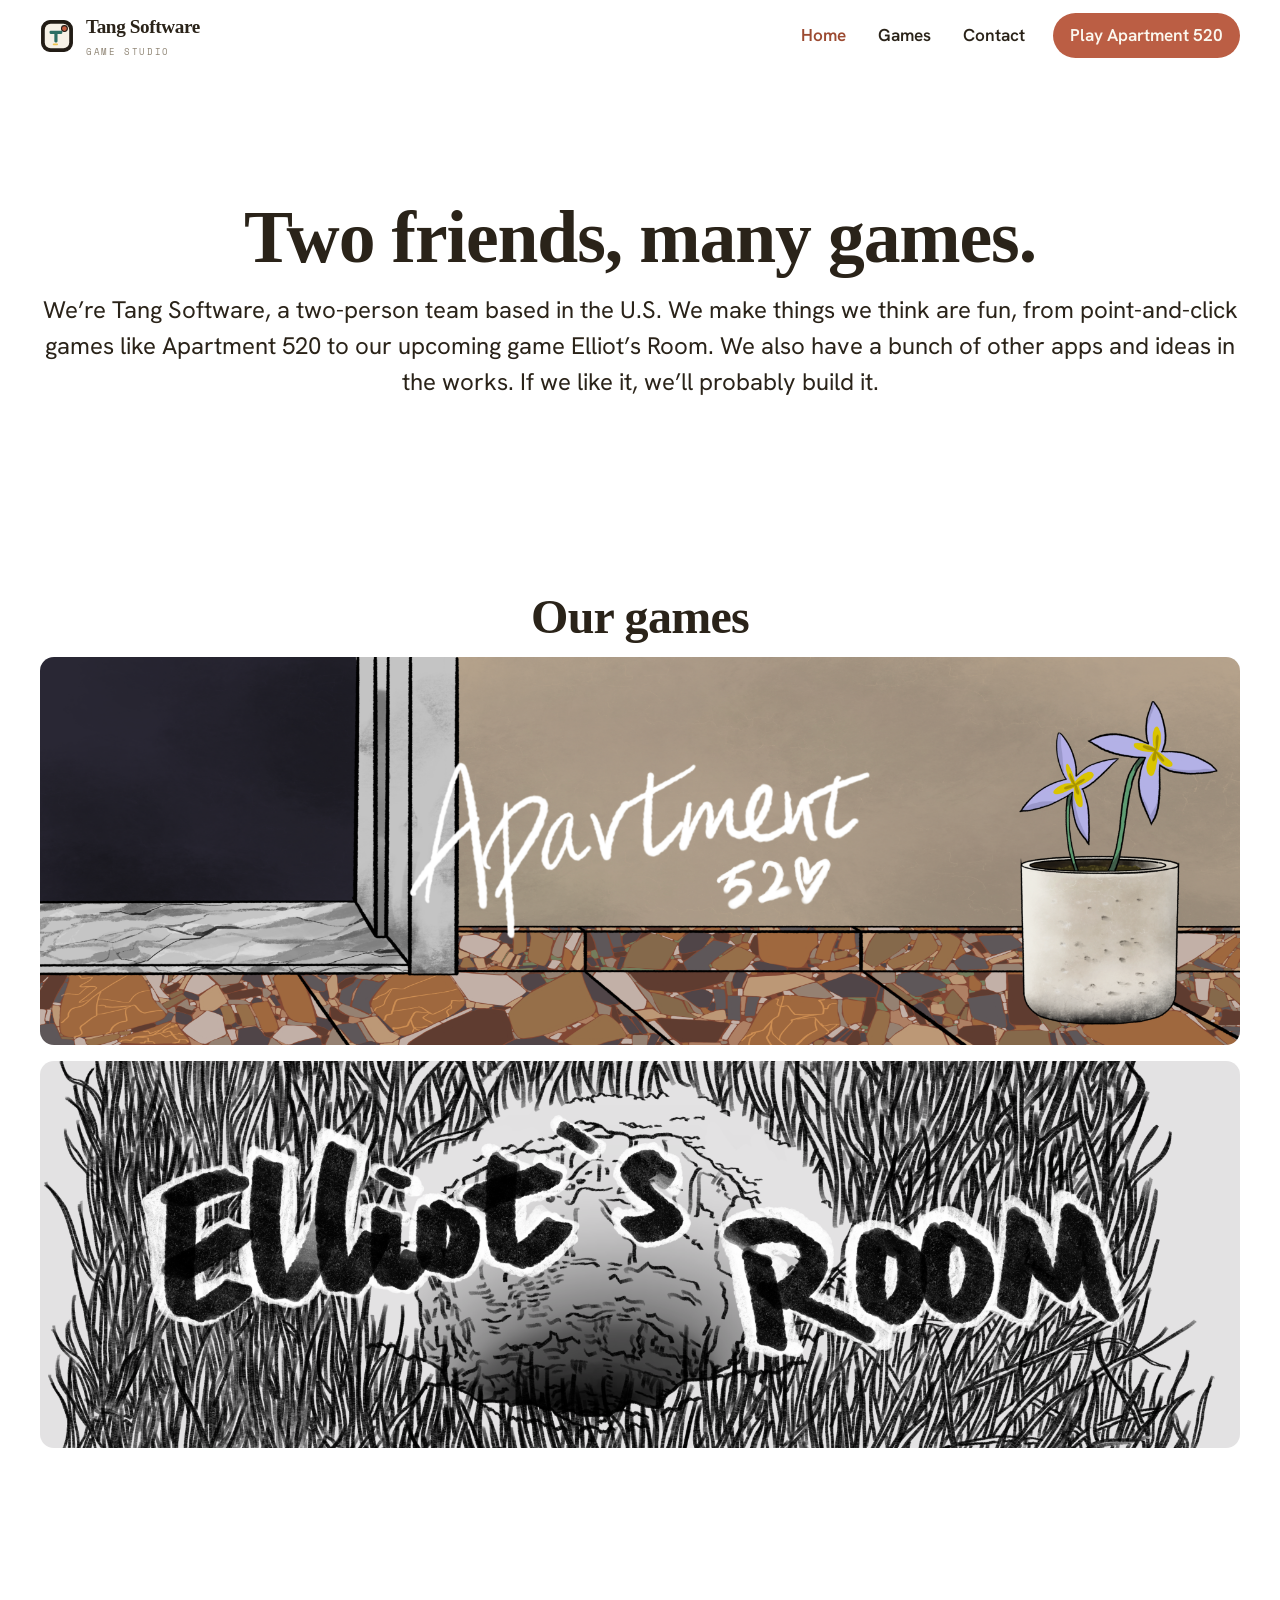
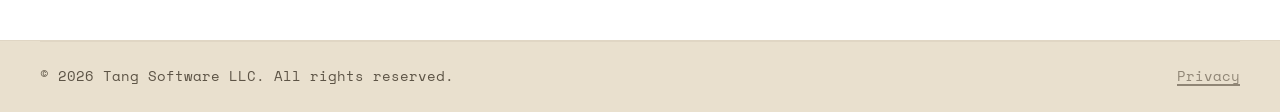
==== index.html @ 14ed386a "remove the support page" ====
<!DOCTYPE html>
<html lang="en">
<head>
  <meta charset="UTF-8" />
  <meta name="viewport" content="width=device-width, initial-scale=1" />
  <title>Tang Software LLC — Independent Game Studio</title>
  <meta name="description" content="Tang Software LLC is an independent game studio. We make small, beautifully crafted mobile games — including Bubble Merge - Classic and the upcoming Apartment 520." />
  <link rel="canonical" href="https://www.tangsoftware.com/" />
  <link rel="icon" href="assets/favicon.svg" type="image/svg+xml" />
  <link rel="apple-touch-icon" href="assets/favicon.svg" />
  <meta name="theme-color" content="#f6f1e6" />

  <!-- Open Graph / social -->
  <meta property="og:type" content="website" />
  <meta property="og:site_name" content="Tang Software LLC" />
  <meta property="og:title" content="Tang Software LLC — Independent Game Studio" />
  <meta property="og:description" content="We make small, beautifully crafted mobile games. Meet Bubble Merge - Classic and the upcoming Apartment 520." />
  <meta property="og:image" content="assets/og-image.svg" />
  <meta property="og:url" content="https://www.tangsoftware.com/" />
  <meta name="twitter:card" content="summary_large_image" />

  <!-- Fonts -->
  <link rel="preconnect" href="https://fonts.googleapis.com" />
  <link rel="preconnect" href="https://fonts.gstatic.com" crossorigin />
  <link href="https://fonts.googleapis.com/css2?family=Fraunces:ital,opsz,wght@0,9..144,400..700;1,9..144,400..600&family=Hanken+Grotesk:wght@400;500;600;700;800&family=Space+Mono:wght@400;700&display=swap" rel="stylesheet" />

  <link rel="stylesheet" href="css/tokens.css" />
  <link rel="stylesheet" href="css/styles.css" />

  <!-- Structured data: Organization -->
  <script type="application/ld+json">
  {
    "@context": "https://schema.org",
    "@type": "Organization",
    "name": "Tang Software LLC",
    "url": "https://www.tangsoftware.com/",
    "logo": "https://www.tangsoftware.com/assets/logo.svg",
    "email": "support@tangsoftware.net",
    "description": "Independent game studio making small, beautifully crafted mobile games.",
    "makesOffer": [
      { "@type": "Offer", "itemOffered": { "@type": "SoftwareApplication", "name": "Bubble Merge - Classic", "applicationCategory": "GameApplication", "operatingSystem": "iOS" } },
      { "@type": "Offer", "itemOffered": { "@type": "SoftwareApplication", "name": "Apartment 520", "applicationCategory": "GameApplication", "operatingSystem": "iOS" } }
    ]
  }
  </script>
</head>
<body>
  <a class="skip-link" href="#main">Skip to content</a>

  <!-- ============ HEADER ============ -->
  <header class="site-header">
    <div class="wrap nav">
      <a class="brand" href="index.html" aria-label="Tang Software LLC — home">
        <img class="brand-mark" src="assets/logo.svg" alt="" width="34" height="34" />
        <span>Tang Software<small>Game Studio</small></span>
      </a>
      <button class="nav-toggle" aria-expanded="false" aria-controls="nav-panel" aria-label="Toggle navigation menu">
        <span></span><span></span><span></span>
      </button>
      <nav class="nav-panel" id="nav-panel" aria-label="Primary">
        <ul class="nav-menu">
          <li><a href="index.html" aria-current="page">Home</a></li>
          <li><a href="games.html">Games</a></li>
          <li><a href="contact.html">Contact</a></li>
          <li><a class="nav-cta" href="apartent-520.html">Play Apartment 520</a></li>
        </ul>
      </nav>
    </div>
  </header>

  <main id="main">

    <!-- ============ HERO ============ -->
    <section class="hero home-hero">
      <div class="wrap hero-grid">
        <div class="stack reveal">
          <h1>Two friends, many games.</h1>
          <p class="lede">We’re Tang Software, a two-person team based in the U.S. We make things we think are fun, from point-and-click games like Apartment 520 to our upcoming game Elliot’s Room. We also have a bunch of other apps and ideas in the works. If we like it, we’ll probably build it.</p>
        </div>
      </div>
    </section>

    <!-- ============ GAMES PREVIEW ============ -->
    <section>
      <div class="wrap stack">
        <div class="center">
          <h2>Our games</h2>
        </div>
        <div class="stack">
          <a class="game-link" href="apartment-520.html">
            <img class="float float--slow game-hero-img" src="assets/apartment520/home-hero.png" alt="Apartment 520 game."/>
          </a>
          <a class="game-link" href="apartment-520.html">
            <img class="float float--slow game-hero-img" src="assets/elliots-room/home-hero-2.png" alt="Elliot's room."/>
          </a>
        </div>
      </div>
    </section>
  </main>

  <!-- ============ FOOTER ============ -->
  <footer class="site-footer">
    <div class="wrap">
      <div class="footer-bar">
        <p>© 2026 Tang Software LLC. All rights reserved.</p>
        <a href="privacy.html">Privacy</a>
      </div>
    </div>
  </footer>

  <script src="js/main.js"></script>
</body>
</html>
---- css/tokens.css ----
/* ---------- Design tokens ---------- */
:root {
  /* Surfaces */
  --white:        #fff;
  --paper:        #f6f1e6;  /* warm cream canvas              */
  --paper-2:      #efe7d8;  /* slightly deeper section tint   */
  --paper-3:      #e9e0ce;  /* deepest panel                  */
  --card:         #fffdf7;  /* near-white card                */
  --on-accent:    #fbf7ee;  /* warm off-white text on accent  */

  /* Ink */
  --ink:          #2a2319;  /* near-black, warm               */
  --ink-soft:     #5d5446;  /* muted body                     */
  --ink-faint:    #908676;  /* captions, meta                 */

  /* Brand accents - one primary, one quiet secondary */
  --clay:         #bb5e44;  /* primary terracotta, softened   */
  --clay-deep:    #9c4a31;
  --teal:         #356f64;  /* secondary deep teal, sparing   */
  --teal-deep:    #275249;
  --butter:       #d9b65a;  /* rare warm highlight, muted     */

  /* Functional */
  --line:         #2a2319;  /* ink border, used rarely        */
  --line-soft:    #e0d6c4;  /* hairline dividers / borders    */
  --line-mid:     #ccc0a8;  /* slightly stronger hairline     */
  /* soft, warm-tinted diffuse shadows */
  --shadow-sm:    0 1px 2px rgba(42,35,25,0.05), 0 2px 5px rgba(42,35,25,0.04);
  --shadow:       0 2px 6px rgba(42,35,25,0.05), 0 10px 24px rgba(42,35,25,0.06);
  --shadow-lg:    0 6px 16px rgba(42,35,25,0.07), 0 22px 48px rgba(42,35,25,0.08);
  --focus:        #356f64;

  /* Type */
  --display: "Melodrama", "Iowan Old Style", Georgia, "Times New Roman", serif;
  --sans: "Hanken Grotesk", ui-sans-serif, system-ui, -apple-system, "Segoe UI", Roboto, sans-serif;
  --mono: "Space Mono", ui-monospace, "SFMono-Regular", Menlo, monospace;

  /* Layout */
  --maxw: 1440px;
  --gutter: clamp(1.1rem, 4vw, 2.5rem);
  --radius: 14px;
  --radius-lg: 22px;

  /* Spacing scale */
  --space-2xs: 0.25rem;  /* 4px */
  --space-xs:  0.5rem;   /* 8px */
  --space-sm:  0.75rem;  /* 12px */
  --space-md:  1rem;     /* 16px */
  --space-lg:  1.5rem;   /* 24px */
  --space-xl:  2rem;     /* 32px */
  --space-2xl: 3rem;     /* 48px */
  --space-3xl: 4rem;     /* 64px */

  /* Responsive layout spacing */
  --space-section: clamp(3.2rem, 2rem + 6vw, 6rem);
  --space-section-sm: clamp(2rem, 1.4rem + 3vw, 3.5rem);
  --space-section-lg: clamp(4rem, 2.5rem + 7vw, 8rem);
}
---- css/styles.css ----
@import url('https://api.fontshare.com/v2/css?f[]=melodrama@300,400,500,600,700&display=swap');

/* ---------- Reset ---------- */
*, *::before, *::after { box-sizing: border-box; }
* { margin: 0; }
html { -webkit-text-size-adjust: 100%; scroll-behavior: smooth; }
@media (prefers-reduced-motion: reduce) {
  html { scroll-behavior: auto; }
  *, *::before, *::after {
    animation-duration: 0.001ms !important;
    animation-iteration-count: 1 !important;
    transition-duration: 0.001ms !important;
  }
}

body {
  font-family: var(--sans);
  color: var(--ink);
  line-height: 1.6;
  font-size: clamp(1rem, 0.96rem + 0.2vw, 1.075rem);
  -webkit-font-smoothing: antialiased;
  text-rendering: optimizeLegibility;
  overflow-x: hidden;
  min-height: 100vh;
  position: relative;
}

img, svg { display: block; max-width: 100%; }
img { height: auto; }

a { color: var(--clay-deep); text-decoration-thickness: 2px; text-underline-offset: 3px; }
a:hover { color: var(--clay); }

/* ---------- Focus visibility (a11y) ---------- */
:focus-visible {
  outline: 3px solid var(--focus);
  outline-offset: 3px;
  border-radius: 4px;
}

.skip-link {
  position: absolute;
  left: 0; top: -100px;
  background: var(--ink);
  color: var(--paper);
  padding: var(--space-sm) var(--space-md);
  z-index: 10000;
  font-family: var(--mono);
  font-size: 0.8rem;
  border-radius: 0 0 10px 0;
  transition: top 0.18s ease;
}
.skip-link:focus { top: 0; color: var(--paper); }

/* ---------- Typography ---------- */
h1, h2, h3, h4 {
  font-family: var(--display);
  font-weight: 600;
  line-height: 1.04;
  letter-spacing: -0.015em;
  color: var(--ink);
  font-optical-sizing: auto;
  text-wrap: balance;
}
h1 { font-size: clamp(2.5rem, 1.6rem + 4.4vw, 4.6rem); font-weight: 600; }
h2 { font-size: clamp(1.9rem, 1.3rem + 2.6vw, 3rem); }
h3 { font-size: clamp(1.35rem, 1.1rem + 1.1vw, 1.85rem); }
h4 { font-size: clamp(1.1rem, 1rem + 0.5vw, 1.3rem); }

p { color: var(--ink-soft); }
p.lede {
  font-size: clamp(1.15rem, 1.05rem + 0.7vw, 1.5rem);
  line-height: 1.5;
  color: var(--ink);
  max-width: 38ch;
}

strong { color: var(--ink); font-weight: 700; }

.eyebrow {
  font-family: var(--mono);
  text-transform: uppercase;
  letter-spacing: 0.22em;
  font-size: 0.74rem;
  font-weight: 700;
  color: var(--clay-deep);
  display: inline-flex;
  align-items: center;
  gap: var(--space-xs);
}
.eyebrow::before {
  content: "";
  width: 1.6rem;
  height: 2px;
  background: var(--clay);
  display: inline-block;
}

/* ---------- Layout helpers ---------- */
.wrap { width: 100%; max-width: var(--maxw); margin-inline: auto; padding-inline: var(--gutter); }
.wrap--narrow { max-width: 760px; }
section { padding-block: var(--space-section); }
.stack > * + * { margin-top: var(--space-md); }
.center { text-align: center; }
.center .eyebrow { justify-content: center; }
.center p.lede { margin-inline: auto; }

.section-head { max-width: 46ch; margin-bottom: var(--space-2xl); }
.section-head.center { margin-inline: auto; }

.divider {
  height: 1px;
  background: var(--line-soft);
  border: 0;
}

/* ---------- Buttons (sticker style) ---------- */
.btn {
  --btn-bg: var(--clay);
  --btn-fg: var(--on-accent);
  display: inline-flex;
  align-items: center;
  gap: var(--space-xs);
  font-family: var(--sans);
  font-weight: 600;
  font-size: 1rem;
  line-height: 1;
  padding: var(--space-sm) var(--space-lg);
  background: var(--btn-bg);
  color: var(--btn-fg);
  border: 1px solid transparent;
  border-radius: 999px;
  cursor: pointer;
  text-decoration: none;
  transition: background 0.18s ease, color 0.18s ease, border-color 0.18s ease;
  text-align: center;
}
.btn:hover { background: var(--clay-deep); color: var(--btn-fg); }
.btn:active { background: var(--clay-deep); }
.btn--teal  { --btn-bg: var(--teal); }
.btn--teal:hover { background: var(--teal-deep); }
.btn--ink   { --btn-bg: var(--ink); }
.btn--ink:hover { background: #1c160f; }
.btn--ghost {
  --btn-bg: transparent;
  --btn-fg: var(--ink);
  border-color: var(--line-mid);
}
.btn--ghost:hover { border-color: currentColor; background: color-mix(in srgb, currentColor 9%, transparent); }
.btn--lg { padding: var(--space-md) var(--space-xl); font-size: 1.08rem; }
.btn svg { width: 1.15em; height: 1.15em; }

.btn-row { display: flex; flex-wrap: wrap; gap: var(--space-md); align-items: center; }

/* ---------- Cards & tags ---------- */
.card {
  background: var(--card);
  border: 1px solid var(--line-soft);
  border-radius: var(--radius);
  box-shadow: var(--shadow-sm);
  padding: clamp(var(--space-lg), calc(var(--space-md) + 1.6vw), var(--space-xl));
}
.card--flat { box-shadow: none; }
.card--paper { background: var(--paper); }

.pill {
  display: inline-flex;
  align-items: center;
  gap: var(--space-xs);
  font-family: var(--sans);
  font-size: 0.72rem;
  font-weight: 700;
  text-transform: uppercase;
  letter-spacing: 0.08em;
  padding: var(--space-2xs) var(--space-sm);
  border: 1px solid var(--line-mid);
  border-radius: 999px;
  background: var(--paper);
  color: var(--ink-soft);
}
.pill--live   { background: color-mix(in srgb, var(--teal) 14%, var(--card)); color: var(--teal-deep); border-color: color-mix(in srgb, var(--teal) 30%, transparent); }
.pill--soon   { background: color-mix(in srgb, var(--butter) 26%, var(--card)); color: #7a5a16; border-color: color-mix(in srgb, var(--butter) 45%, transparent); }
.pill--dot::before {
  content: "";
  width: 8px; height: 8px; border-radius: 50%;
  background: currentColor;
  display: inline-block;
}

/* ---------- Header / nav ---------- */
.site-header {
  position: sticky;
  top: 0;
  z-index: 100;
  background-color: var(--white);
}
.nav {
  display: flex;
  align-items: center;
  justify-content: space-between;
  gap: var(--space-md);
  padding-block: var(--space-sm);
}
.brand {
  display: inline-flex;
  align-items: center;
  gap: var(--space-sm);
  font-family: var(--display);
  font-weight: 700;
  font-size: 1.2rem;
  letter-spacing: -0.02em;
  color: var(--ink);
  text-decoration: none;
}
.brand:hover { color: var(--ink); }
.brand .brand-mark { width: 34px; height: 34px; flex: none; }
.brand small {
  display: block;
  font-family: var(--mono);
  font-size: 0.56rem;
  letter-spacing: 0.18em;
  text-transform: uppercase;
  color: var(--ink-faint);
  font-weight: 400;
  margin-top: 2px;
}

.nav-toggle {
  display: inline-flex;
  flex-direction: column;
  justify-content: center;
  gap: 5px;
  width: 46px; height: 42px;
  padding: 0 11px;
  background: var(--card);
  border: 1px solid var(--line-mid);
  border-radius: 10px;
  cursor: pointer;
}
.nav-toggle span {
  height: 2px; width: 100%;
  background: var(--ink);
  border-radius: 2px;
  transition: transform 0.22s ease, opacity 0.22s ease;
}
.nav-toggle[aria-expanded="true"] span:nth-child(1) { transform: translateY(7.5px) rotate(45deg); }
.nav-toggle[aria-expanded="true"] span:nth-child(2) { opacity: 0; }
.nav-toggle[aria-expanded="true"] span:nth-child(3) { transform: translateY(-7.5px) rotate(-45deg); }

.nav-menu {
  list-style: none;
  padding: 0;
  display: flex;
  flex-direction: column;
  gap: var(--space-2xs);
}
.nav-menu a {
  display: block;
  font-family: var(--sans);
  font-weight: 600;
  color: var(--ink);
  text-decoration: none;
  padding: var(--space-sm) var(--space-2xs);
  border-bottom: 1px solid var(--line-soft);
}
.nav-menu a[aria-current="page"] { color: var(--clay-deep); }
.nav-menu .nav-cta { border-bottom: 0; padding-top: var(--space-md); }

/* mobile: collapsible panel */
.nav-panel {
  display: none;
  width: 100%;
  padding-bottom: var(--space-sm);
}
.nav-panel.is-open { display: block; }

@media (min-width: 880px) {
  .nav-toggle { display: none; }
  .nav-panel { display: block !important; width: auto; padding-bottom: 0; }
  .nav-menu {
    flex-direction: row;
    align-items: center;
    gap: var(--space-xs);
  }
  .nav-menu a {
    border-bottom: 0;
    padding: var(--space-xs) var(--space-sm);
    border-radius: 8px;
    position: relative;
  }
  /* .nav-menu a:not(.nav-cta)::after {
    content: "";
    position: absolute;
    left: 0.85rem; right: 0.85rem; bottom: 0.3rem;
    height: 2px;
    background: var(--clay);
    transform: scaleX(0);
    transform-origin: left;
    transition: transform 0.2s ease;
  } */
  .nav-menu a:not(.nav-cta) {
    transition: color 0.18s ease;
  }
  .nav-menu a:not(.nav-cta):hover,
  .nav-menu a[aria-current="page"]:not(.nav-cta) {
    color: var(--clay-deep);
  }
  .nav-menu .nav-cta {
    margin-left: var(--space-xs);
    padding: var(--space-xs) var(--space-md);
    background: var(--clay);
    color: var(--on-accent);
    border-radius: 999px;
    border: 1px solid transparent;
    transition: background 0.18s ease;
  }
  .nav-menu .nav-cta:hover { background: var(--clay-deep); color: var(--on-accent); }
  .nav-menu .nav-cta::after { display: none; }
}

/* ---------- Hero ---------- */
.hero { position: relative; padding-top: var(--space-section-lg); overflow: hidden; }
.hero-grid {
  display: grid;
  gap: var(--space-section-sm);
  align-items: center;
}
@media (min-width: 920px) {
  .hero-grid { grid-template-columns: 1.05fr 0.95fr; }
}
.hero h1 { margin-bottom: var(--space-xs); }
.hero .hero-art { position: relative; }

.home-hero .hero-grid {
  grid-template-columns: 1fr;
  justify-items: center;
  text-align: center;
}

.home-hero .stack {
  width: 100%;
  max-width: none;
  margin-inline: auto;
}

.home-hero .btn-row {
  justify-content: center;
}

.home-hero .lede {
  width: 100%;
  max-width: none;
  margin-inline: auto;
}

.game-link {
  display: block;
}

.game-hero-img {
  border-radius: var(--radius);
}

/* ---------- Feature grid ---------- */
.grid { display: grid; gap: var(--space-lg); }
.grid--2 { grid-template-columns: 1fr; }
.grid--3 { grid-template-columns: 1fr; }
.grid--4 { grid-template-columns: 1fr 1fr; }
@media (min-width: 620px) {
  .grid--2 { grid-template-columns: 1fr 1fr; }
  .grid--3 { grid-template-columns: 1fr 1fr; }
}
@media (min-width: 900px) {
  .grid--3 { grid-template-columns: repeat(3, 1fr); }
  .grid--4 { grid-template-columns: repeat(4, 1fr); }
}

.feature .feature-icon {
  width: 50px; height: 50px;
  display: grid; place-items: center;
  border: 1px solid var(--line-mid);
  border-radius: 12px;
  background: var(--paper);
  margin-bottom: var(--space-md);
}
.feature h3 { font-size: 1.25rem; margin-bottom: var(--space-xs); }
.feature h3 ~ p { font-size: 0.98rem; }

/* ---------- Game cards (listing) ---------- */
.game-card {
  display: grid;
  gap: var(--space-lg);
  align-items: center;
  background: var(--card);
  border: 1px solid var(--line-soft);
  border-radius: var(--radius-lg);
  box-shadow: var(--shadow-sm);
  padding: clamp(var(--space-lg), calc(var(--space-md) + 1.8vw), var(--space-xl));
  position: relative;
  overflow: hidden;
}
@media (min-width: 760px) {
  .game-card { grid-template-columns: 220px 1fr; gap: var(--space-xl); }
  .game-card--reverse { grid-template-columns: 1fr 220px; }
  .game-card--reverse .game-card-art { order: 2; }
}
.game-card-art {
  display: grid; place-items: center;
}
.game-card-art img { width: clamp(130px, 40vw, 190px); }

/* ---------- Phone mockup ---------- */
.phone {
  width: clamp(210px, 60vw, 280px);
  aspect-ratio: 9 / 19;
  background: var(--ink);
  border-radius: 38px;
  padding: 11px;
  box-shadow: var(--shadow-lg);
  position: relative;
  margin-inline: auto;
}
.phone::before {
  content: "";
  position: absolute;
  top: 16px; left: 50%; transform: translateX(-50%);
  width: 38%; height: 18px;
  background: var(--ink);
  border-radius: 0 0 12px 12px;
  z-index: 3;
}
.phone-screen {
  width: 100%; height: 100%;
  border-radius: 28px;
  overflow: hidden;
  background: var(--paper-2);
}
.phone-screen svg, .phone-screen img { width: 100%; height: 100%; object-fit: cover; }

.shots {
  display: flex;
  gap: clamp(var(--space-md), 3vw, var(--gutter));
  justify-content: center;
  align-items: center;
  flex-wrap: wrap;
}
.shots .phone { transform: none; }

/* ---------- Tablet (iPad) mockup ---------- */
.tablet {
  width: clamp(300px, 82vw, 460px);
  aspect-ratio: 4 / 3;
  background: var(--ink);
  border-radius: 24px;
  padding: 14px;
  box-shadow: var(--shadow-lg);
  position: relative;
  margin-inline: auto;
}
.tablet::before {
  content: "";
  position: absolute;
  top: 50%; left: 7px; transform: translateY(-50%);
  width: 5px; height: 5px;
  background: #5b5b5b;
  border-radius: 50%;
  z-index: 3;
}
.tablet-screen {
  width: 100%; height: 100%;
  border-radius: 10px;
  overflow: hidden;
  background: var(--paper-2);
}
.tablet-screen svg, .tablet-screen img { width: 100%; height: 100%; object-fit: cover; }

/* ---------- Steps / how to play ---------- */
.steps { counter-reset: step; display: grid; gap: var(--space-md); }
.step {
  display: grid;
  grid-template-columns: auto 1fr;
  gap: var(--space-md);
  align-items: start;
}
.step::before {
  counter-increment: step;
  content: counter(step);
  font-family: var(--display);
  font-weight: 700;
  font-size: 1.4rem;
  width: 46px; height: 46px;
  flex: none;
  display: grid; place-items: center;
  background: var(--paper-2);
  color: var(--clay-deep);
  border: 1px solid var(--line-mid);
  border-radius: 50%;
}

/* ---------- FAQ (accordion via <details>) ---------- */
.faq { display: grid; gap: var(--space-sm); }
.faq details {
  border: 1px solid var(--line-soft);
  border-radius: 12px;
  background: var(--card);
  overflow: hidden;
}
.faq summary {
  list-style: none;
  cursor: pointer;
  padding: var(--space-md) var(--space-lg);
  font-family: var(--sans);
  font-weight: 700;
  font-size: 1.05rem;
  display: flex;
  align-items: center;
  justify-content: space-between;
  gap: var(--space-md);
  color: var(--ink);
}
.faq summary::-webkit-details-marker { display: none; }
.faq summary::after {
  content: "+";
  font-family: var(--mono);
  font-size: 1.5rem;
  line-height: 1;
  color: var(--clay);
  transition: transform 0.2s ease;
}
.faq details[open] summary::after { transform: rotate(45deg); }
.faq .faq-body { padding: 0 var(--space-lg) var(--space-lg); }
.faq .faq-body p { color: var(--ink-soft); }
.faq .faq-body p + p { margin-top: var(--space-sm); }

/* ---------- Prose (legal & long-form) ---------- */
.prose { max-width: 72ch; }
.prose h2 { margin-top: var(--space-2xl); margin-bottom: var(--space-sm); font-size: clamp(1.5rem, 1.2rem + 1.2vw, 2rem); }
.prose h3 { margin-top: var(--space-xl); margin-bottom: var(--space-xs); font-size: 1.25rem; }
.prose p, .prose li { color: var(--ink-soft); }
.prose p + p { margin-top: var(--space-md); }
.prose ul, .prose ol { margin: var(--space-md) 0 var(--space-md) var(--space-lg); padding-left: var(--space-sm); }
.prose li { margin-bottom: var(--space-xs); padding-left: var(--space-2xs); }
.prose li::marker { color: var(--clay); }
.prose a { font-weight: 600; }
.prose .updated {
  font-family: var(--mono);
  font-size: 0.8rem;
  color: var(--ink-faint);
  border: 2px dashed var(--line-soft);
  padding: var(--space-xs) var(--space-sm);
  border-radius: 10px;
  display: inline-block;
}
.toc {
  background: var(--paper-2);
  border: 1px solid var(--line-soft);
  border-radius: 12px;
  padding: var(--space-md) var(--space-lg);
  margin-bottom: var(--space-xl);
}
.toc strong { display: block; font-family: var(--mono); font-size: 0.75rem; text-transform: uppercase; letter-spacing: 0.15em; margin-bottom: var(--space-sm); }
.toc ul { list-style: none; padding: 0; margin: 0; display: grid; gap: var(--space-2xs); }
.toc a { font-weight: 600; }

/* ---------- Page hero (interior pages) ---------- */
.page-hero { background: var(--paper-2); border-bottom: 1px solid var(--line-soft); }
.page-hero .wrap { padding-block: var(--space-section-sm); }
.crumbs { font-family: var(--mono); font-size: 0.78rem; color: var(--ink-faint); margin-bottom: var(--space-md); }
.crumbs a { color: var(--ink-soft); text-decoration: none; }
.crumbs a:hover { color: var(--clay); }

/* ---------- Contact / form ---------- */
.field { display: grid; gap: var(--space-xs); margin-bottom: var(--space-md); }
.field label { font-weight: 700; font-size: 0.95rem; }
.field .hint { font-size: 0.82rem; color: var(--ink-faint); }
.field input, .field textarea, .field select {
  font-family: var(--sans);
  font-size: 1rem;
  padding: var(--space-sm) var(--space-md);
  border: 1px solid var(--line-mid);
  border-radius: 10px;
  background: var(--card);
  color: var(--ink);
  width: 100%;
  transition: border-color 0.16s ease, box-shadow 0.16s ease;
}
.field input:hover, .field textarea:hover, .field select:hover { border-color: var(--ink-faint); }
.field textarea { min-height: 140px; resize: vertical; }
.field input:focus, .field textarea:focus, .field select:focus { outline: 3px solid var(--teal); outline-offset: 1px; }
.form-note { font-size: 0.85rem; color: var(--ink-faint); margin-top: var(--space-xs); }

.contact-grid { display: grid; gap: var(--space-lg); }
@media (min-width: 820px) { .contact-grid { grid-template-columns: 1.1fr 0.9fr; gap: var(--space-2xl); } }

.info-line { display: flex; gap: var(--space-sm); align-items: flex-start; padding: var(--space-md) 0; border-bottom: 1px solid var(--line-soft); }
.info-line:last-child { border-bottom: 0; }
.info-line .info-ico { width: 38px; height: 38px; flex: none; display: grid; place-items: center; border: 1px solid var(--line-mid); border-radius: 10px; background: var(--paper); }
.info-line strong { display: block; }
.info-line a { word-break: break-word; }

/* ---------- Footer ---------- */
.site-footer {
  background: var(--paper-3);
  border-top: 1px solid var(--line-soft);
  margin-top: var(--space-section);
}
.footer-grid {
  display: grid;
  gap: var(--space-xl);
  padding-block: var(--space-section-sm);
}
@media (min-width: 760px) { .footer-grid { grid-template-columns: 1.6fr 1fr 1fr 1fr; } }
.footer-col h4 { font-family: var(--mono); font-size: 0.75rem; text-transform: uppercase; letter-spacing: 0.15em; color: var(--ink-faint); font-weight: 700; margin-bottom: var(--space-md); }
.footer-col ul { list-style: none; padding: 0; display: grid; gap: var(--space-xs); }
.footer-col a { color: var(--ink-soft); text-decoration: none; font-weight: 500; }
.footer-col a:hover { color: var(--clay); text-decoration: underline; }
.footer-about p { font-size: 0.95rem; max-width: 34ch; }
.footer-bar {
  border-top: 1px solid var(--line-soft);
  padding-block: var(--space-lg);
  display: flex;
  flex-wrap: wrap;
  gap: var(--space-sm) var(--space-lg);
  align-items: center;
  justify-content: space-between;
  font-size: 0.85rem;
  color: var(--ink-faint);
  font-family: var(--mono);
}
.footer-bar a { color: var(--ink-faint); }

/* ---------- Reveal-on-load animation ---------- */
.reveal { opacity: 0; transform: translateY(12px); }
.reveal.in { opacity: 1; transform: none; transition: opacity 0.5s ease, transform 0.5s cubic-bezier(0.2,0.7,0.2,1); }
@media (prefers-reduced-motion: reduce) { .reveal { opacity: 1; transform: none; } }

/* float class retained as a no-op (kept calm: no perpetual motion) */
.float, .float--slow { animation: none; }

/* Framed app icon — matches the rounded corner + dark border baked into the
   SVG game icons (rect rx=44/188 ≈ 23%, stroke #221c15), for full-bleed PNGs. */
.icon--framed {
  border-radius: 22%;
  border: 4px solid #221c15;
  box-sizing: border-box;
}

/* utility */
.mt-0 { margin-top: 0; }
.muted { color: var(--ink-faint); }
.nowrap { white-space: nowrap; }
.tag-row { display: flex; flex-wrap: wrap; gap: var(--space-xs); }
.visually-hidden {
  position: absolute !important;
  width: 1px; height: 1px;
  padding: 0; margin: -1px;
  overflow: hidden; clip: rect(0 0 0 0);
  white-space: nowrap; border: 0;
}
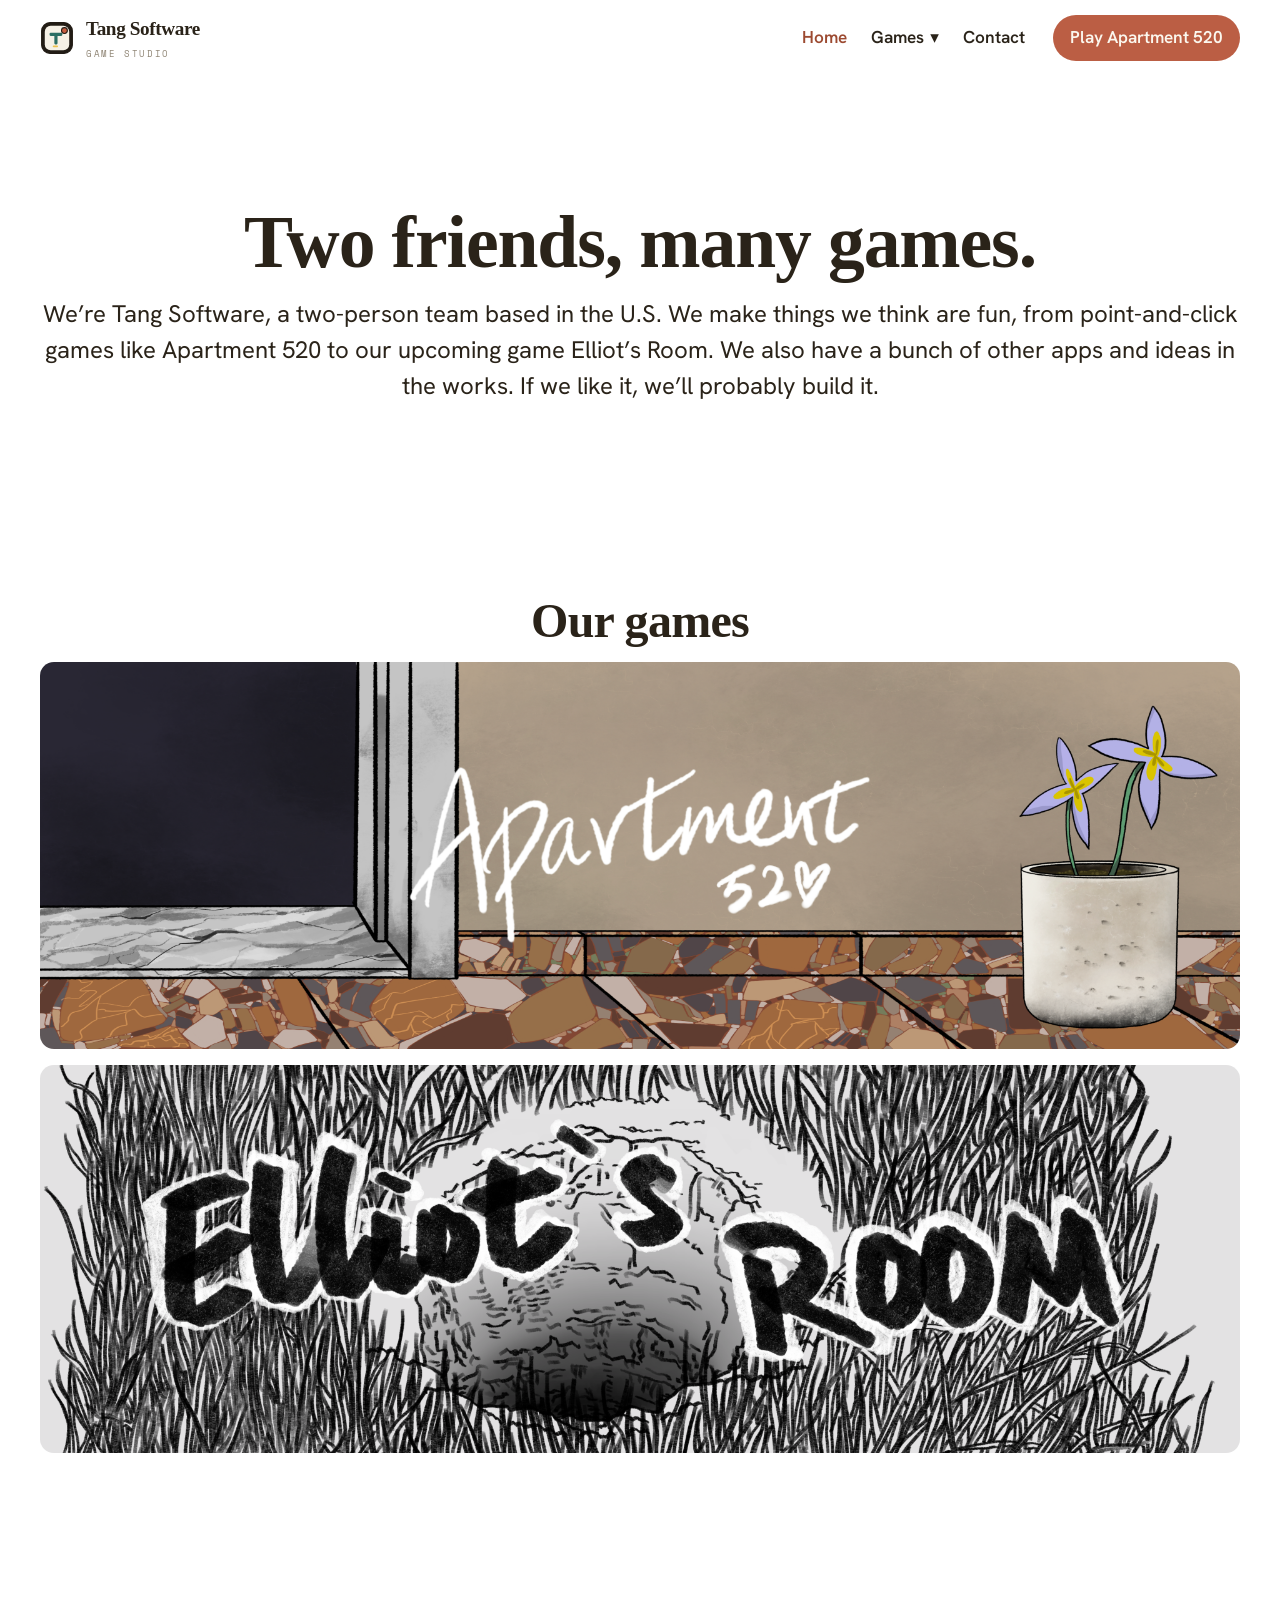
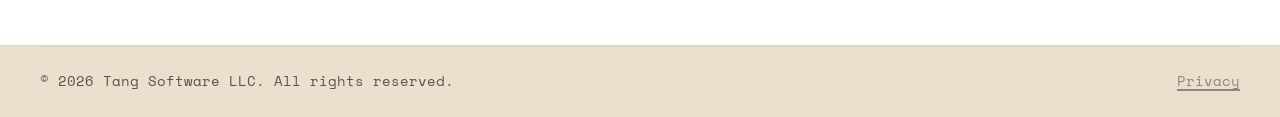
==== commit faa42b35: "update the nav, add the game detail page for Elliot's room" ====
--- a/index.html
+++ b/index.html
@@ -60,9 +60,17 @@
       <nav class="nav-panel" id="nav-panel" aria-label="Primary">
         <ul class="nav-menu">
           <li><a href="index.html" aria-current="page">Home</a></li>
-          <li><a href="games.html">Games</a></li>
+          <li class="nav-dropdown">
+            <button class="nav-dropdown-toggle" type="button" aria-expanded="false" aria-haspopup="true">
+              Games <span aria-hidden="true">▾</span>
+            </button>
+            <ul class="nav-dropdown-menu">
+              <li><a href="apartment-520.html">Apartment 520</a></li>
+              <li><a href="elliots-room.html">Elliot's room</a></li>
+            </ul>
+          </li>
           <li><a href="contact.html">Contact</a></li>
-          <li><a class="nav-cta" href="apartent-520.html">Play Apartment 520</a></li>
+          <li><a class="nav-cta" href="apartment-520.html">Play Apartment 520</a></li>
         </ul>
       </nav>
     </div>
@@ -90,7 +98,7 @@
           <a class="game-link" href="apartment-520.html">
             <img class="float float--slow game-hero-img" src="assets/apartment520/home-hero.png" alt="Apartment 520 game."/>
           </a>
-          <a class="game-link" href="apartment-520.html">
+          <a class="game-link" href="elliots-room.html">
             <img class="float float--slow game-hero-img" src="assets/elliots-room/home-hero-2.png" alt="Elliot's room."/>
           </a>
         </div>
--- a/css/styles.css
+++ b/css/styles.css
@@ -265,6 +265,94 @@
 }
 .nav-menu a[aria-current="page"] { color: var(--clay-deep); }
 .nav-menu .nav-cta { border-bottom: 0; padding-top: var(--space-md); }
+
+.nav-dropdown {
+  position: relative;
+}
+
+.nav-dropdown-toggle {
+  appearance: none;
+  border: 0;
+  background: transparent;
+  font: inherit;
+  color: var(--ink);
+  font-weight: 600;
+  padding: var(--space-sm) var(--space-2xs);
+  cursor: pointer;
+  display: inline-flex;
+  align-items: center;
+  gap: 0.4rem;
+}
+
+.nav-dropdown-toggle:hover,
+.nav-dropdown-toggle:focus-visible {
+  color: var(--clay-deep);
+  outline: none;
+}
+
+.nav-dropdown-menu {
+  position: absolute;
+  top: calc(100%);
+  left: 0;
+  min-width: 180px;
+  list-style: none;
+  margin: 0;
+  padding: 0.45rem;
+  background: var(--white);
+  border: 1px solid var(--line-mid);
+  border-radius: 12px;
+  box-shadow: 0 8px 24px rgba(25, 20, 30, 0.08);
+  display: none;
+  z-index: 10;
+}
+
+.nav-dropdown-menu li + li {
+  margin-top: 0.2rem;
+}
+
+.nav-dropdown-menu a {
+  display: block;
+  padding: 0.7rem 0.85rem;
+  border-radius: 8px;
+  color: var(--ink);
+  text-decoration: none;
+  font-weight: 600;
+}
+
+.nav-dropdown-menu a:hover,
+.nav-dropdown-menu a:focus-visible {
+  background: rgba(104, 73, 96, 0.06);
+  color: var(--clay-deep);
+  outline: none;
+}
+
+.nav-dropdown:hover .nav-dropdown-menu {
+  display: block;
+}
+
+@media (max-width: 879px) {
+  .nav-dropdown {
+    width: 100%;
+  }
+
+  .nav-dropdown-toggle {
+    width: 100%;
+    text-align: left;
+    padding-left: 0;
+  }
+
+  .nav-dropdown-menu {
+    position: static;
+    display: none;
+    margin-top: 0.15rem;
+    box-shadow: none;
+    border-radius: 10px;
+  }
+
+  .nav-dropdown:hover .nav-dropdown-menu {
+    display: block;
+  }
+}
 
 /* mobile: collapsible panel */
 .nav-panel {
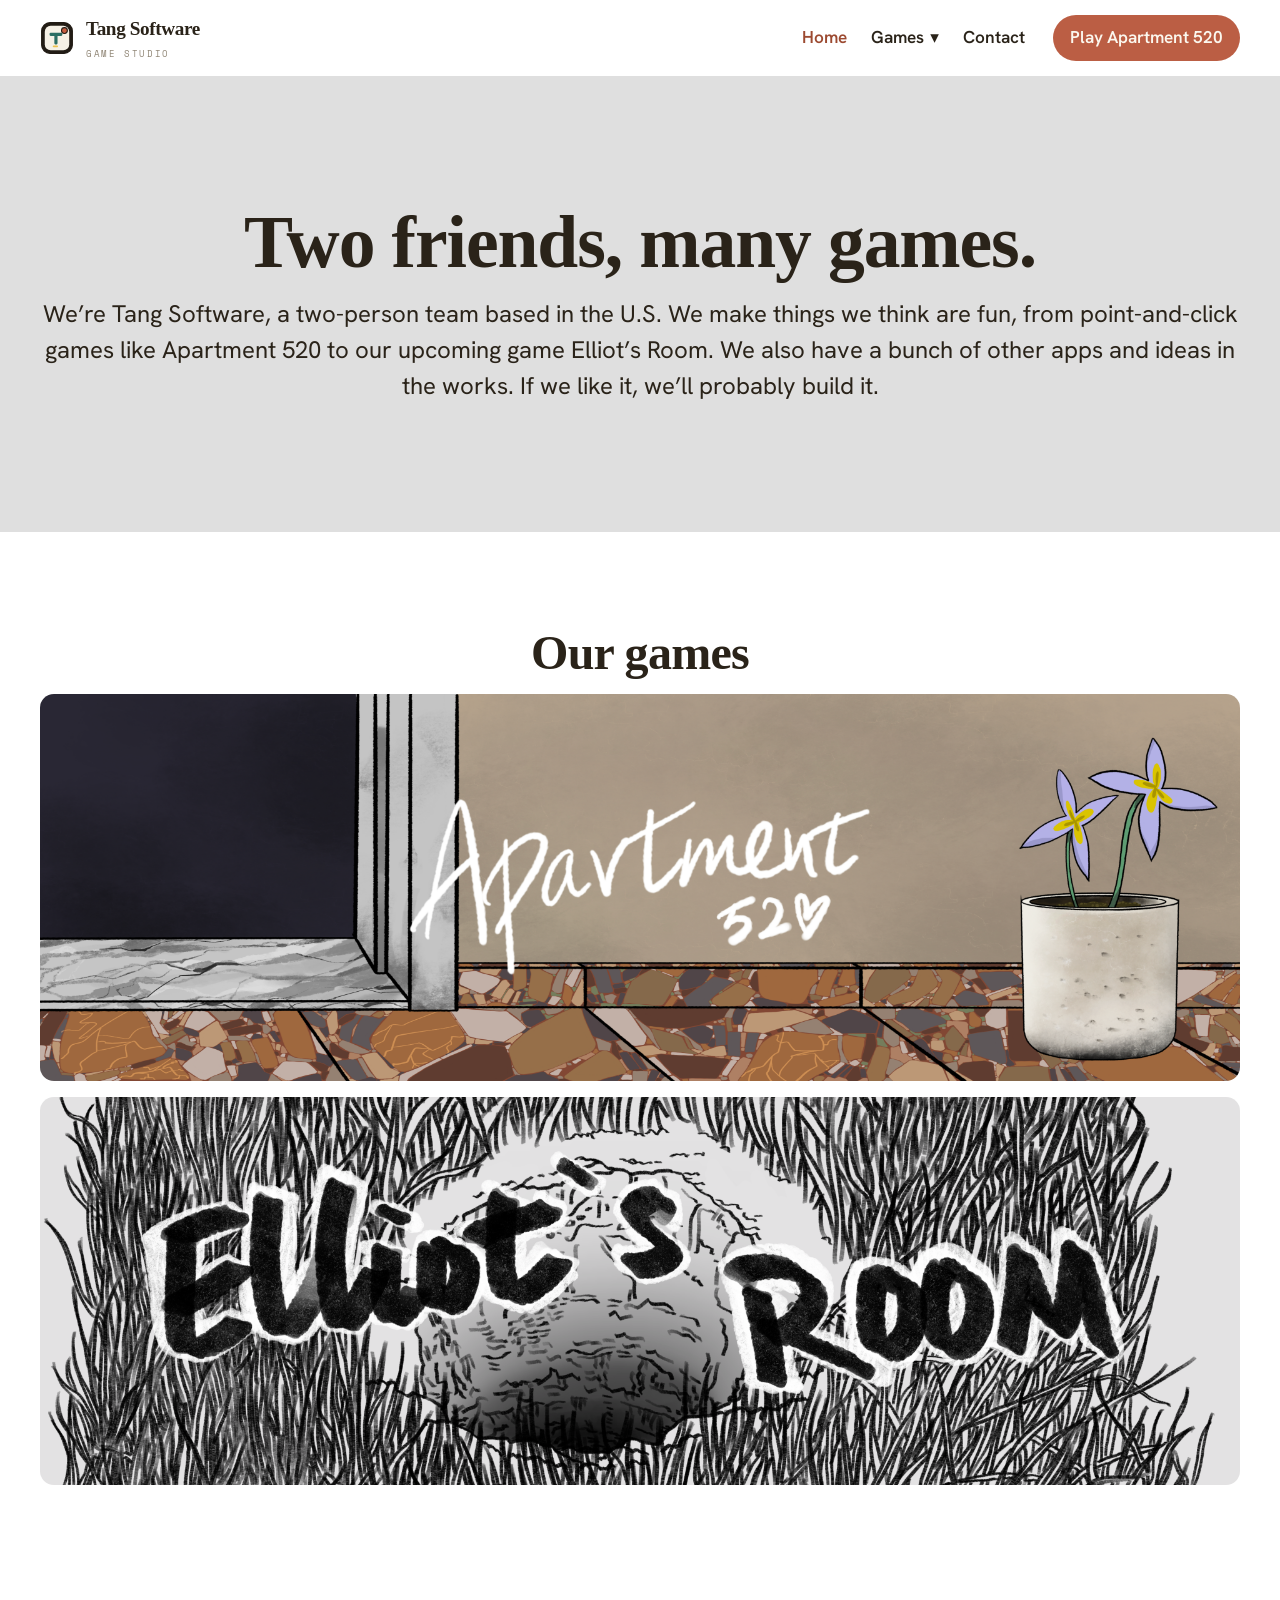
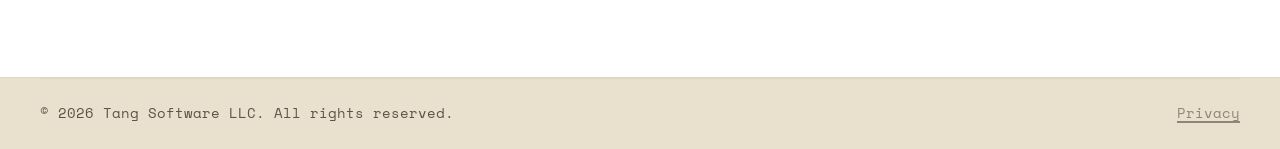
==== commit 91d6cf49: "update the hero text section to vertically center the text" ====
--- a/index.html
+++ b/index.html
@@ -45,8 +45,6 @@
   </script>
 </head>
 <body>
-  <a class="skip-link" href="#main">Skip to content</a>
-
   <!-- ============ HEADER ============ -->
   <header class="site-header">
     <div class="wrap nav">
--- a/css/styles.css
+++ b/css/styles.css
@@ -137,10 +137,6 @@
 }
 .btn:hover { background: var(--clay-deep); color: var(--btn-fg); }
 .btn:active { background: var(--clay-deep); }
-.btn--teal  { --btn-bg: var(--teal); }
-.btn--teal:hover { background: var(--teal-deep); }
-.btn--ink   { --btn-bg: var(--ink); }
-.btn--ink:hover { background: #1c160f; }
 .btn--ghost {
   --btn-bg: transparent;
   --btn-fg: var(--ink);
@@ -178,7 +174,6 @@
   background: var(--paper);
   color: var(--ink-soft);
 }
-.pill--live   { background: color-mix(in srgb, var(--teal) 14%, var(--card)); color: var(--teal-deep); border-color: color-mix(in srgb, var(--teal) 30%, transparent); }
 .pill--soon   { background: color-mix(in srgb, var(--butter) 26%, var(--card)); color: #7a5a16; border-color: color-mix(in srgb, var(--butter) 45%, transparent); }
 .pill--dot::before {
   content: "";
@@ -376,16 +371,6 @@
     border-radius: 8px;
     position: relative;
   }
-  /* .nav-menu a:not(.nav-cta)::after {
-    content: "";
-    position: absolute;
-    left: 0.85rem; right: 0.85rem; bottom: 0.3rem;
-    height: 2px;
-    background: var(--clay);
-    transform: scaleX(0);
-    transform-origin: left;
-    transition: transform 0.2s ease;
-  } */
   .nav-menu a:not(.nav-cta) {
     transition: color 0.18s ease;
   }
@@ -407,7 +392,13 @@
 }
 
 /* ---------- Hero ---------- */
-.hero { position: relative; padding-top: var(--space-section-lg); overflow: hidden; }
+.hero {
+  position: relative;
+  padding-top: var(--space-section-lg);
+  padding-bottom: var(--space-section-lg);
+  overflow: hidden;
+  background-color: #dfdfdf;
+}
 .hero-grid {
   display: grid;
   gap: var(--space-section-sm);
@@ -415,6 +406,9 @@
 }
 @media (min-width: 920px) {
   .hero-grid { grid-template-columns: 1.05fr 0.95fr; }
+}
+@media (max-width: 640px) {
+  .hero { min-height: 70vh; }
 }
 .hero h1 { margin-bottom: var(--space-xs); }
 .hero .hero-art { position: relative; }
@@ -447,6 +441,89 @@
 
 .game-hero-img {
   border-radius: var(--radius);
+}
+
+.play-platforms {
+  display: flex;
+  justify-content: center;
+  align-items: center;
+  flex-wrap: nowrap;
+  gap: clamp(0.75rem, 1.6vw, 1.5rem);
+  margin-top: var(--space-xl);
+}
+
+.hero-platforms {
+  justify-content: flex-start;
+  flex-wrap: wrap;
+  margin-top: var(--space-lg);
+}
+
+.play-platform {
+  display: inline-flex;
+  align-items: center;
+  justify-content: center;
+  text-decoration: none;
+  transition: opacity 0.18s ease;
+  flex: 0 0 auto;
+}
+
+.play-platform:hover,
+.play-platform:focus-visible {
+  opacity: 0.85;
+}
+
+.play-platform img {
+  display: block;
+  width: clamp(9rem, 10vw, 14rem);
+  height: auto;
+  object-fit: contain;
+}
+
+.hero-platforms .play-platform img {
+  width: clamp(13rem, 16vw, 19rem);
+}
+
+@media (max-width: 640px) {
+  .play-platforms {
+    flex-wrap: wrap;
+    gap: 0.9rem;
+  }
+
+  .hero-platforms {
+    justify-content: center;
+  }
+
+  .hero-platforms .play-platform {
+    flex: 1 1 calc(50% - 0.75rem);
+  }
+
+  .hero-platforms .play-platform img {
+    width: min(100%, 16rem);
+  }
+}
+
+.trailer-embed {
+  width: min(100%, 980px);
+  margin: var(--space-xl) auto 0;
+  border-radius: 18px;
+  overflow: hidden;
+  border: 1px solid rgba(255,255,255,0.08);
+  background: rgba(0,0,0,0.22);
+  box-shadow: 0 18px 40px rgba(0,0,0,0.28);
+}
+
+.trailer-embed iframe {
+  display: block;
+  width: 100%;
+  aspect-ratio: 16 / 9;
+  border: 0;
+}
+
+@media (max-width: 640px) {
+  .trailer-copy {
+    flex-direction: column;
+    align-items: flex-start;
+  }
 }
 
 /* ---------- Feature grid ---------- */
@@ -526,13 +603,38 @@
 .phone-screen svg, .phone-screen img { width: 100%; height: 100%; object-fit: cover; }
 
 .shots {
-  display: flex;
-  gap: clamp(var(--space-md), 3vw, var(--gutter));
-  justify-content: center;
-  align-items: center;
-  flex-wrap: wrap;
-}
-.shots .phone { transform: none; }
+  display: grid;
+  grid-template-columns: repeat(3, minmax(0, 1fr));
+  gap: clamp(var(--space-sm), 1.8vw, var(--space-lg));
+}
+
+.shot {
+  overflow: hidden;
+  background: transparent;
+  border: 0;
+  border-radius: 0;
+}
+
+.shot img {
+  display: block;
+  width: 100%;
+  height: auto;
+  aspect-ratio: 16 / 9;
+  object-fit: cover;
+  border-radius: 10px;
+}
+
+@media (max-width: 760px) {
+  .shots {
+    grid-template-columns: repeat(2, minmax(0, 1fr));
+  }
+}
+
+@media (max-width: 480px) {
+  .shots {
+    grid-template-columns: 1fr;
+  }
+}
 
 /* ---------- Tablet (iPad) mockup ---------- */
 .tablet {
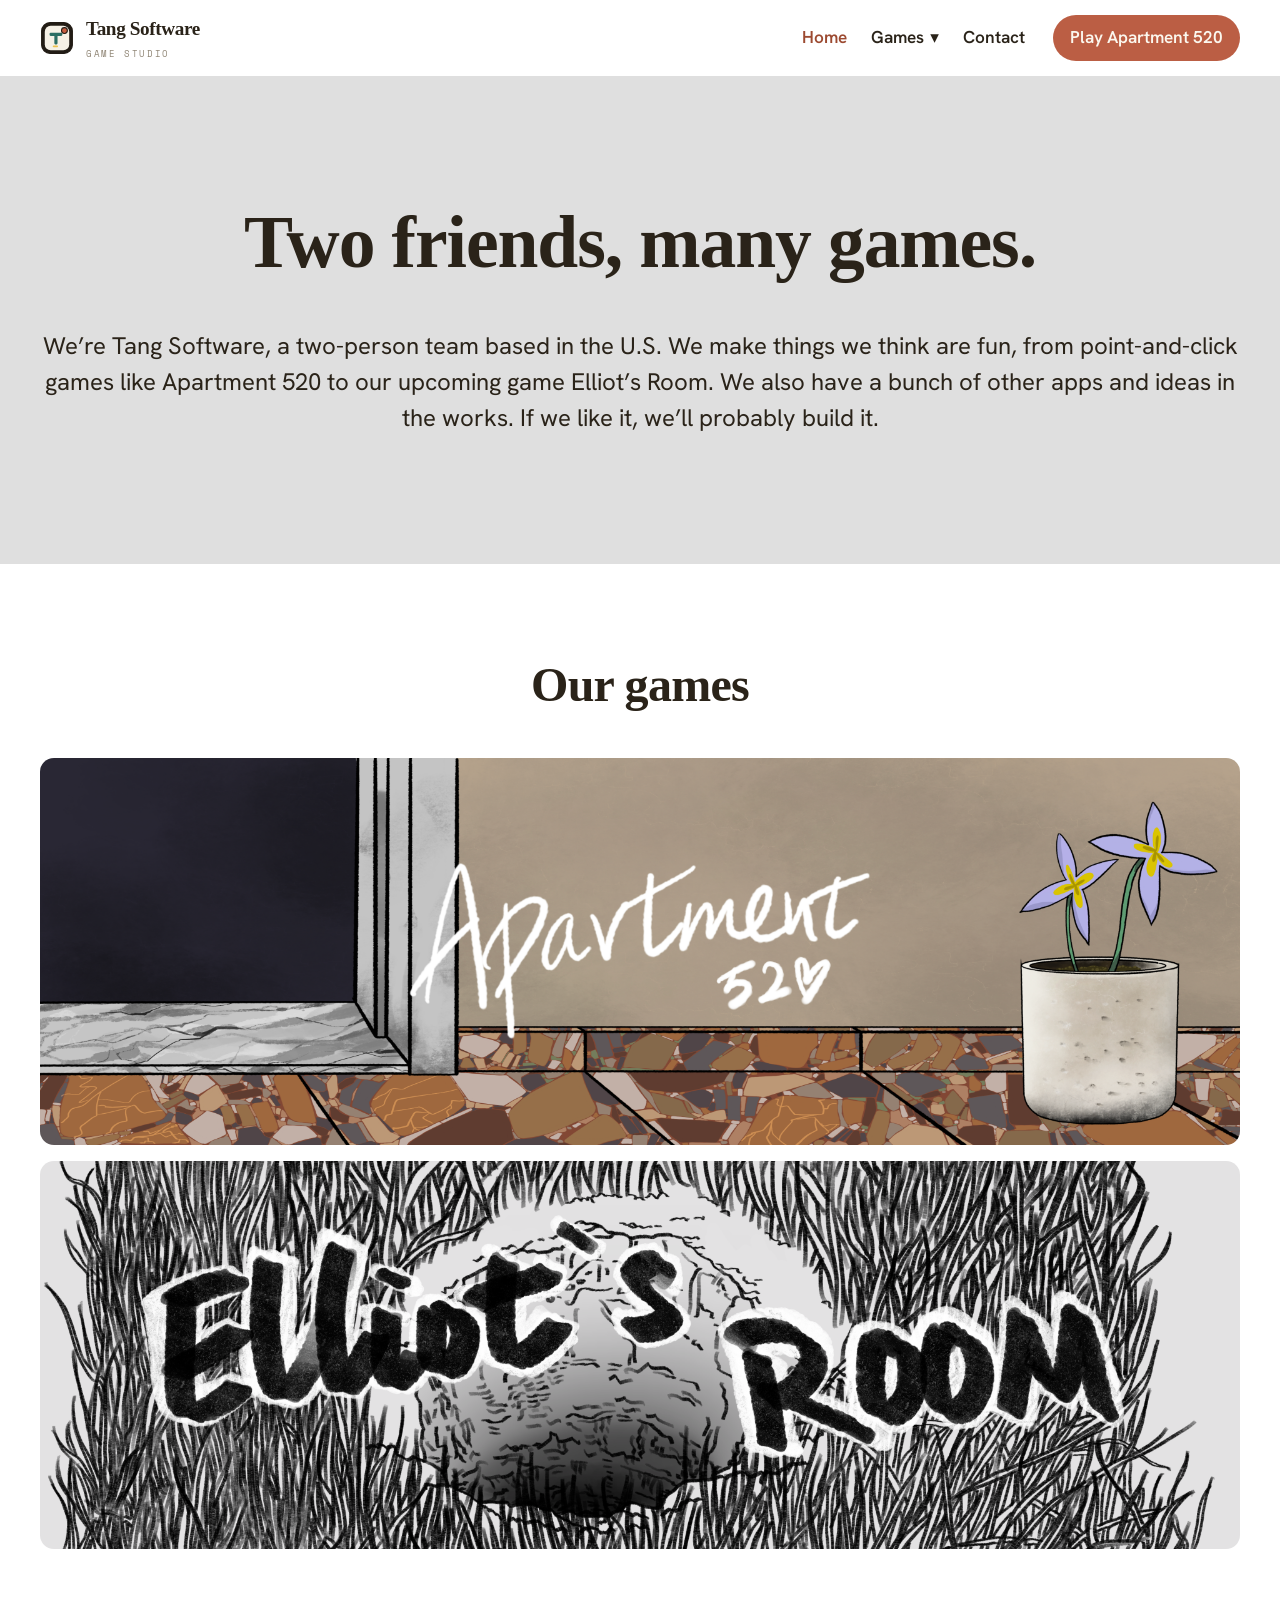
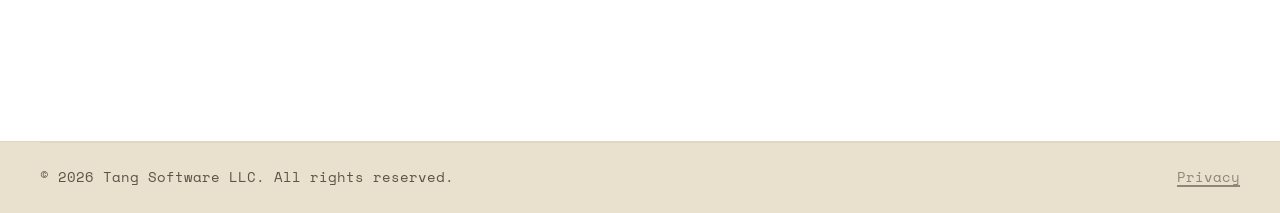
==== commit 79141057: "reduced the spacing between game list itmes" ====
--- a/index.html
+++ b/index.html
@@ -86,13 +86,13 @@
       </div>
     </section>
 
-    <!-- ============ GAMES PREVIEW ============ -->
-    <section>
+    <!-- ============ GAMES LIST ============ -->
+    <section class="home-games">
       <div class="wrap stack">
         <div class="center">
           <h2>Our games</h2>
         </div>
-        <div class="stack">
+        <div class="stack game-list">
           <a class="game-link" href="apartment-520.html">
             <img class="float float--slow game-hero-img" src="assets/apartment520/home-hero.png" alt="Apartment 520 game."/>
           </a>
--- a/css/styles.css
+++ b/css/styles.css
@@ -100,7 +100,7 @@
 .wrap { width: 100%; max-width: var(--maxw); margin-inline: auto; padding-inline: var(--gutter); }
 .wrap--narrow { max-width: 760px; }
 section { padding-block: var(--space-section); }
-.stack > * + * { margin-top: var(--space-md); }
+.stack > * + * { margin-top: var(--space-2xl); }
 .center { text-align: center; }
 .center .eyebrow { justify-content: center; }
 .center p.lede { margin-inline: auto; }
@@ -423,6 +423,15 @@
   width: 100%;
   max-width: none;
   margin-inline: auto;
+}
+
+.home-games .game-list {
+  display: grid;
+  gap: var(--space-md);
+}
+
+.home-games .game-list > * + * {
+  margin-top: 0;
 }
 
 .home-hero .btn-row {
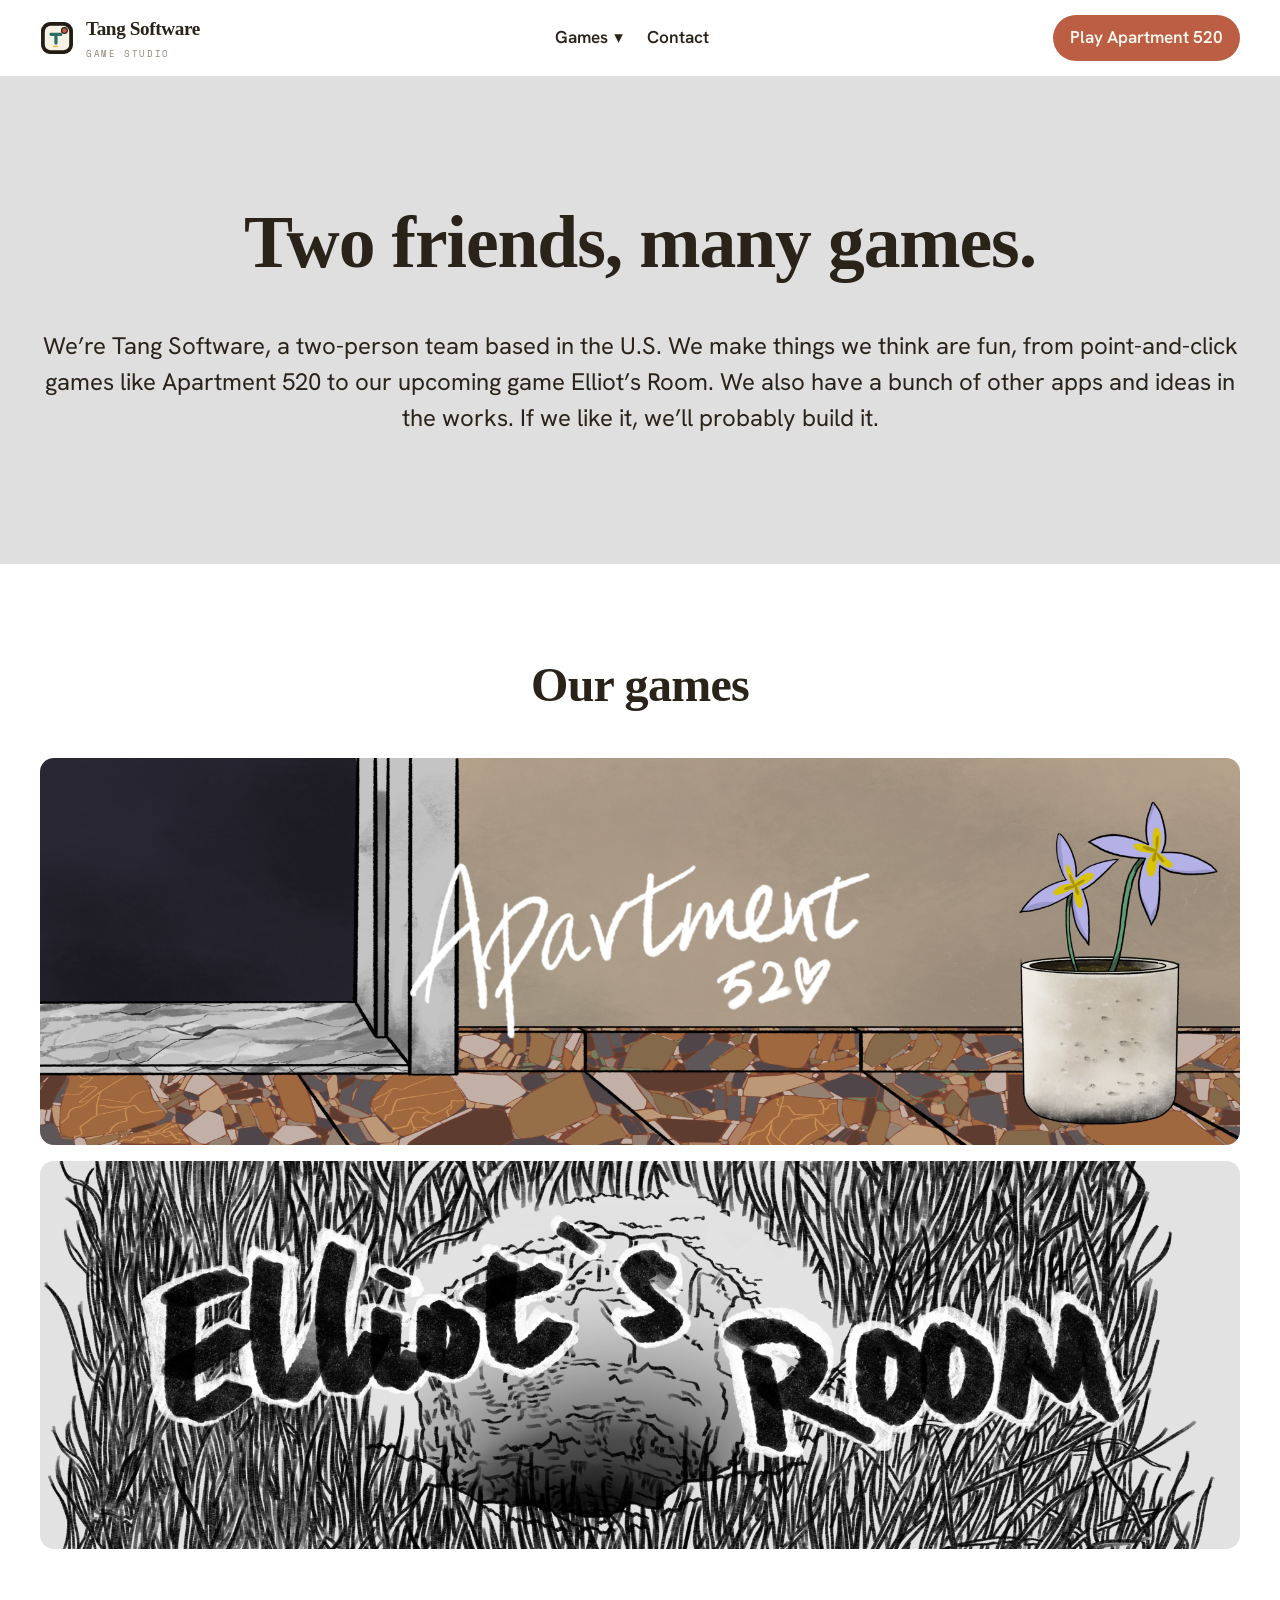
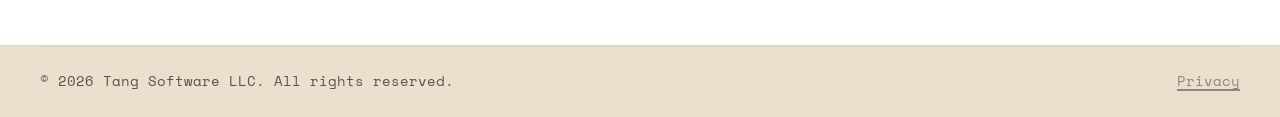
==== commit 7071c564: "update nav to become three parts and update the mobile view" ====
--- a/index.html
+++ b/index.html
@@ -48,29 +48,35 @@
   <!-- ============ HEADER ============ -->
   <header class="site-header">
     <div class="wrap nav">
-      <a class="brand" href="index.html" aria-label="Tang Software LLC — home">
-        <img class="brand-mark" src="assets/logo.svg" alt="" width="34" height="34" />
-        <span>Tang Software<small>Game Studio</small></span>
-      </a>
+      <div class="nav-left">
+        <a class="brand" href="index.html" aria-label="Tang Software LLC — home">
+          <img class="brand-mark" src="assets/logo.svg" alt="" width="34" height="34" />
+          <span>Tang Software<small>Game Studio</small></span>
+        </a>
+      </div>
+      <div class="nav-center">
+        <nav class="nav-panel" id="nav-panel" aria-label="Primary">
+          <ul class="nav-menu">
+            <li class="nav-dropdown">
+              <button class="nav-dropdown-toggle" type="button" aria-expanded="false" aria-haspopup="true">
+                Games <span aria-hidden="true">▾</span>
+              </button>
+              <ul class="nav-dropdown-menu">
+                <li><a href="apartment-520.html">Apartment 520</a></li>
+                <li><a href="elliots-room.html">Elliot's room</a></li>
+              </ul>
+            </li>
+            <li><a href="contact.html">Contact</a></li>
+            <li><a class="nav-cta" href="apartment-520.html">Play Apartment 520</a></li>
+          </ul>
+        </nav>
+      </div>
+      <div class="nav-right">
+        <a class="nav-cta" href="apartment-520.html">Play Apartment 520</a>
+      </div>
       <button class="nav-toggle" aria-expanded="false" aria-controls="nav-panel" aria-label="Toggle navigation menu">
         <span></span><span></span><span></span>
       </button>
-      <nav class="nav-panel" id="nav-panel" aria-label="Primary">
-        <ul class="nav-menu">
-          <li><a href="index.html" aria-current="page">Home</a></li>
-          <li class="nav-dropdown">
-            <button class="nav-dropdown-toggle" type="button" aria-expanded="false" aria-haspopup="true">
-              Games <span aria-hidden="true">▾</span>
-            </button>
-            <ul class="nav-dropdown-menu">
-              <li><a href="apartment-520.html">Apartment 520</a></li>
-              <li><a href="elliots-room.html">Elliot's room</a></li>
-            </ul>
-          </li>
-          <li><a href="contact.html">Contact</a></li>
-          <li><a class="nav-cta" href="apartment-520.html">Play Apartment 520</a></li>
-        </ul>
-      </nav>
     </div>
   </header>
 
--- a/css/styles.css
+++ b/css/styles.css
@@ -192,10 +192,18 @@
 .nav {
   display: flex;
   align-items: center;
-  justify-content: space-between;
   gap: var(--space-md);
   padding-block: var(--space-sm);
 }
+.nav-left,
+.nav-center,
+.nav-right {
+  display: flex;
+  align-items: center;
+}
+.nav-left { flex: 1; justify-content: flex-start; }
+.nav-center { flex: 1; justify-content: center; }
+.nav-right { flex: 1; justify-content: flex-end; }
 .brand {
   display: inline-flex;
   align-items: center;
@@ -326,14 +334,20 @@
 }
 
 @media (max-width: 879px) {
+  .nav {
+    justify-content: space-between;
+  }
+
+  .nav-toggle {
+    margin-left: auto;
+  }
+
   .nav-dropdown {
     width: 100%;
   }
 
   .nav-dropdown-toggle {
-    width: 100%;
-    text-align: left;
-    padding-left: 0;
+    display: none;
   }
 
   .nav-dropdown-menu {
@@ -342,11 +356,29 @@
     margin-top: 0.15rem;
     box-shadow: none;
     border-radius: 10px;
-  }
-
-  .nav-dropdown:hover .nav-dropdown-menu {
+    width: 100%;
+    border: 0;
+    background: transparent;
+    padding: 0;
+  }
+
+  .nav-panel.is-open .nav-dropdown-menu {
     display: block;
   }
+
+  .nav-dropdown-menu a {
+    text-align: right;
+    padding: 0.7rem 0;
+    border-bottom: 0;
+  }
+
+  .nav-dropdown-menu a:hover,
+  .nav-dropdown-menu a:focus-visible {
+    background: transparent;
+    color: var(--ink);
+    outline: none;
+  }
+
 }
 
 /* mobile: collapsible panel */
@@ -360,6 +392,9 @@
 @media (min-width: 880px) {
   .nav-toggle { display: none; }
   .nav-panel { display: block !important; width: auto; padding-bottom: 0; }
+  .nav-menu .nav-cta {
+    display: none;
+  }
   .nav-menu {
     flex-direction: row;
     align-items: center;
@@ -378,7 +413,7 @@
   .nav-menu a[aria-current="page"]:not(.nav-cta) {
     color: var(--clay-deep);
   }
-  .nav-menu .nav-cta {
+  .nav-cta {
     margin-left: var(--space-xs);
     padding: var(--space-xs) var(--space-md);
     background: var(--clay);
@@ -386,9 +421,68 @@
     border-radius: 999px;
     border: 1px solid transparent;
     transition: background 0.18s ease;
-  }
-  .nav-menu .nav-cta:hover { background: var(--clay-deep); color: var(--on-accent); }
-  .nav-menu .nav-cta::after { display: none; }
+    text-decoration: none;
+    font-weight: 600;
+    display: inline-flex;
+    align-items: center;
+  }
+  .nav-cta:hover { background: var(--clay-deep); color: var(--on-accent); }
+  .nav-cta::after { display: none; }
+}
+
+@media (max-width: 879px) {
+  .nav {
+    flex-wrap: wrap;
+  }
+  .nav-left,
+  .nav-center,
+  .nav-right {
+    flex: none;
+  }
+  .nav-center {
+    display: none;
+    width: 100%;
+    order: 3;
+    justify-content: flex-end;
+  }
+  .nav-center.is-open {
+    display: flex;
+  }
+  .nav-right {
+    display: none;
+  }
+  .nav-menu {
+    width: 100%;
+    align-items: flex-end;
+  }
+  .nav-menu > li {
+    width: auto;
+    display: flex;
+    justify-content: flex-end;
+  }
+  .nav-menu a,
+  .nav-menu .nav-cta {
+    text-align: right;
+    width: auto;
+    margin-left: 0;
+    border-bottom: 0;
+  }
+  .nav-menu .nav-cta {
+    display: inline-flex;
+    align-items: center;
+    justify-content: center;
+    padding: 0.8rem 1.15rem;
+    background: var(--clay);
+    color: var(--on-accent);
+    border-radius: 999px;
+    border: 1px solid transparent;
+    font-weight: 600;
+    text-decoration: none;
+    margin-top: 0.2rem;
+  }
+  .nav-panel {
+    width: 100%;
+  }
 }
 
 /* ---------- Hero ---------- */
@@ -801,8 +895,8 @@
 .site-footer {
   background: var(--paper-3);
   border-top: 1px solid var(--line-soft);
-  margin-top: var(--space-section);
-}
+}
+
 .footer-grid {
   display: grid;
   gap: var(--space-xl);
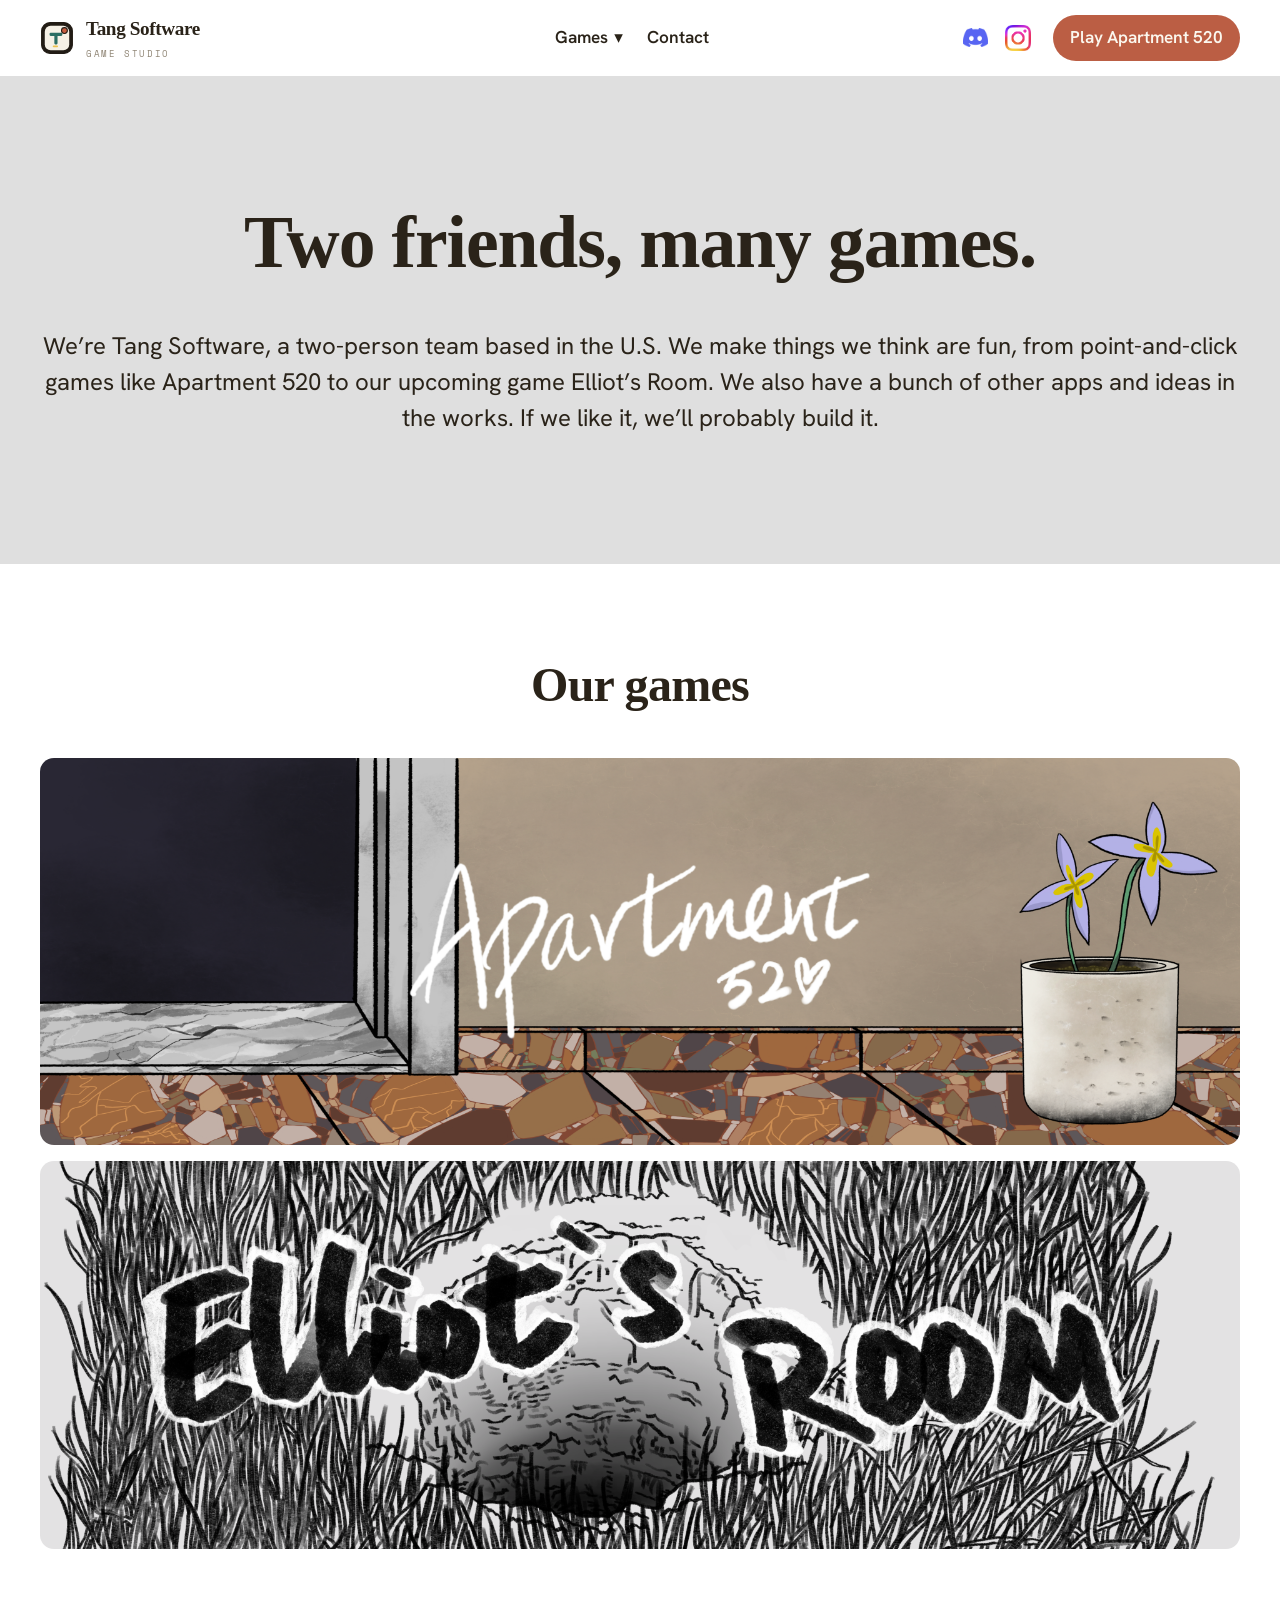
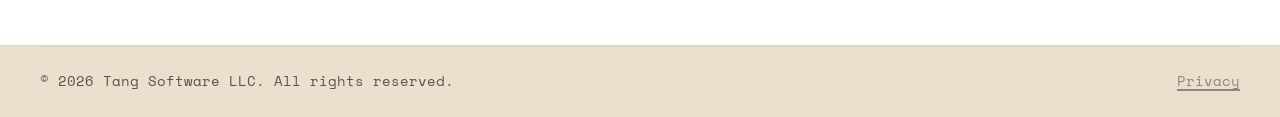
==== commit 0b6716ec: "added social media accts" ====
--- a/index.html
+++ b/index.html
@@ -67,11 +67,27 @@
               </ul>
             </li>
             <li><a href="contact.html">Contact</a></li>
+            <li class="nav-mobile-socials">
+              <a class="nav-mobile-social-link" href="https://discord.gg/5Tgefnbub" target="_blank" rel="noopener noreferrer" aria-label="Discord">
+                <img src="assets/social/Discord-Symbol-Blurple.png" alt="Discord" width="20" height="20" />
+              </a>
+              <a class="nav-mobile-social-link" href="https://www.instagram.com/project.bluet" target="_blank" rel="noopener noreferrer" aria-label="Instagram">
+                <img src="assets/social/Instagram_Glyph_Gradient.png" alt="Instagram" width="20" height="20" />
+              </a>
+            </li>
             <li><a class="nav-cta" href="apartment-520.html">Play Apartment 520</a></li>
           </ul>
         </nav>
       </div>
       <div class="nav-right">
+        <div class="nav-socials" aria-label="Social media">
+          <a class="nav-social-link" href="https://discord.gg/5Tgefnbub" target="_blank" rel="noopener noreferrer" aria-label="Discord">
+            <img src="assets/social/Discord-Symbol-Blurple.png" alt="Discord" width="20" height="20" />
+          </a>
+          <a class="nav-social-link" href="https://www.instagram.com/project.bluet" target="_blank" rel="noopener noreferrer" aria-label="Instagram">
+            <img src="assets/social/Instagram_Glyph_Gradient.png" alt="Instagram" width="20" height="20" />
+          </a>
+        </div>
         <a class="nav-cta" href="apartment-520.html">Play Apartment 520</a>
       </div>
       <button class="nav-toggle" aria-expanded="false" aria-controls="nav-panel" aria-label="Toggle navigation menu">
--- a/css/styles.css
+++ b/css/styles.css
@@ -203,7 +203,45 @@
 }
 .nav-left { flex: 1; justify-content: flex-start; }
 .nav-center { flex: 1; justify-content: center; }
-.nav-right { flex: 1; justify-content: flex-end; }
+.nav-right { flex: 1; justify-content: flex-end; gap: var(--space-sm); }
+.nav-socials {
+  display: flex;
+  align-items: center;
+  gap: 0.75rem;
+}
+.nav-social-link {
+  display: inline-flex;
+  align-items: center;
+  justify-content: center;
+  width: 1.9rem;
+  height: 1.9rem;
+  text-decoration: none;
+  line-height: 0;
+}
+.nav-social-link img {
+  display: block;
+  width: 1.6rem;
+  height: 1.6rem;
+  object-fit: contain;
+}
+.nav-mobile-socials {
+  display: none;
+}
+.nav-mobile-social-link {
+  display: inline-flex;
+  align-items: center;
+  justify-content: center;
+  width: 2.05rem;
+  height: 2.05rem;
+  text-decoration: none;
+  line-height: 0;
+}
+.nav-mobile-social-link img {
+  display: block;
+  width: 1.7rem;
+  height: 1.7rem;
+  object-fit: contain;
+}
 .brand {
   display: inline-flex;
   align-items: center;
@@ -215,7 +253,10 @@
   color: var(--ink);
   text-decoration: none;
 }
-.brand:hover { color: var(--ink); }
+.brand:hover {
+  color: var(--ink);
+  text-decoration: none;
+}
 .brand .brand-mark { width: 34px; height: 34px; flex: none; }
 .brand small {
   display: block;
@@ -454,31 +495,65 @@
   .nav-menu {
     width: 100%;
     align-items: flex-end;
+    display: grid;
+    gap: 0;
   }
   .nav-menu > li {
-    width: auto;
+    width: 100%;
     display: flex;
     justify-content: flex-end;
+    align-items: center;
+    min-height: 3.25rem;
   }
   .nav-menu a,
   .nav-menu .nav-cta {
+    display: flex;
+    align-items: center;
+    justify-content: flex-end;
     text-align: right;
     width: auto;
     margin-left: 0;
     border-bottom: 0;
+    padding: 0;
+    min-height: 3.25rem;
+  }
+  .nav-mobile-socials {
+    display: flex;
+    justify-content: flex-end;
+    align-items: center;
+    gap: 0.85rem;
+    width: auto;
+    min-height: 3.25rem;
+    padding: 0;
+    margin: 0;
+  }
+  .nav-mobile-social-link {
+    display: inline-flex;
+    align-items: center;
+    justify-content: center;
+    width: 2.1rem;
+    height: 2.1rem;
+    padding: 0;
+    border: 0;
+  }
+  .nav-mobile-social-link img {
+    width: 1.7rem;
+    height: 1.7rem;
   }
   .nav-menu .nav-cta {
     display: inline-flex;
     align-items: center;
     justify-content: center;
-    padding: 0.8rem 1.15rem;
+    min-height: 3.25rem;
+    height: 3.25rem;
+    padding: 0 1.15rem;
     background: var(--clay);
     color: var(--on-accent);
     border-radius: 999px;
     border: 1px solid transparent;
     font-weight: 600;
     text-decoration: none;
-    margin-top: 0.2rem;
+    margin-top: 0;
   }
   .nav-panel {
     width: 100%;
@@ -493,6 +568,27 @@
   overflow: hidden;
   background-color: #dfdfdf;
 }
+
+.elliots-room-hero {
+  background-image: url('../assets/elliots-room/elliots-room-hero.png');
+  background-size: 100% 100%;
+  background-position: center center;
+  background-repeat: no-repeat;
+  border-bottom: 1px solid var(--line-soft);
+  width: 100%;
+  aspect-ratio: 3840 / 1240;
+  min-height: 0;
+  height: auto;
+}
+
+@media (max-width: 320px) {
+  .elliots-room-hero {
+    background-size: 100% 100%;
+    background-position: center center;
+    aspect-ratio: 3840 / 1240;
+  }
+}
+
 .hero-grid {
   display: grid;
   gap: var(--space-section-sm);
@@ -501,7 +597,7 @@
 @media (min-width: 920px) {
   .hero-grid { grid-template-columns: 1.05fr 0.95fr; }
 }
-@media (max-width: 640px) {
+@media (max-width: 320px) {
   .hero { min-height: 70vh; }
 }
 .hero h1 { margin-bottom: var(--space-xs); }
@@ -586,7 +682,7 @@
   width: clamp(13rem, 16vw, 19rem);
 }
 
-@media (max-width: 640px) {
+@media (max-width: 320px) {
   .play-platforms {
     flex-wrap: wrap;
     gap: 0.9rem;
@@ -622,7 +718,7 @@
   border: 0;
 }
 
-@media (max-width: 640px) {
+@media (max-width: 320px) {
   .trailer-copy {
     flex-direction: column;
     align-items: flex-start;
